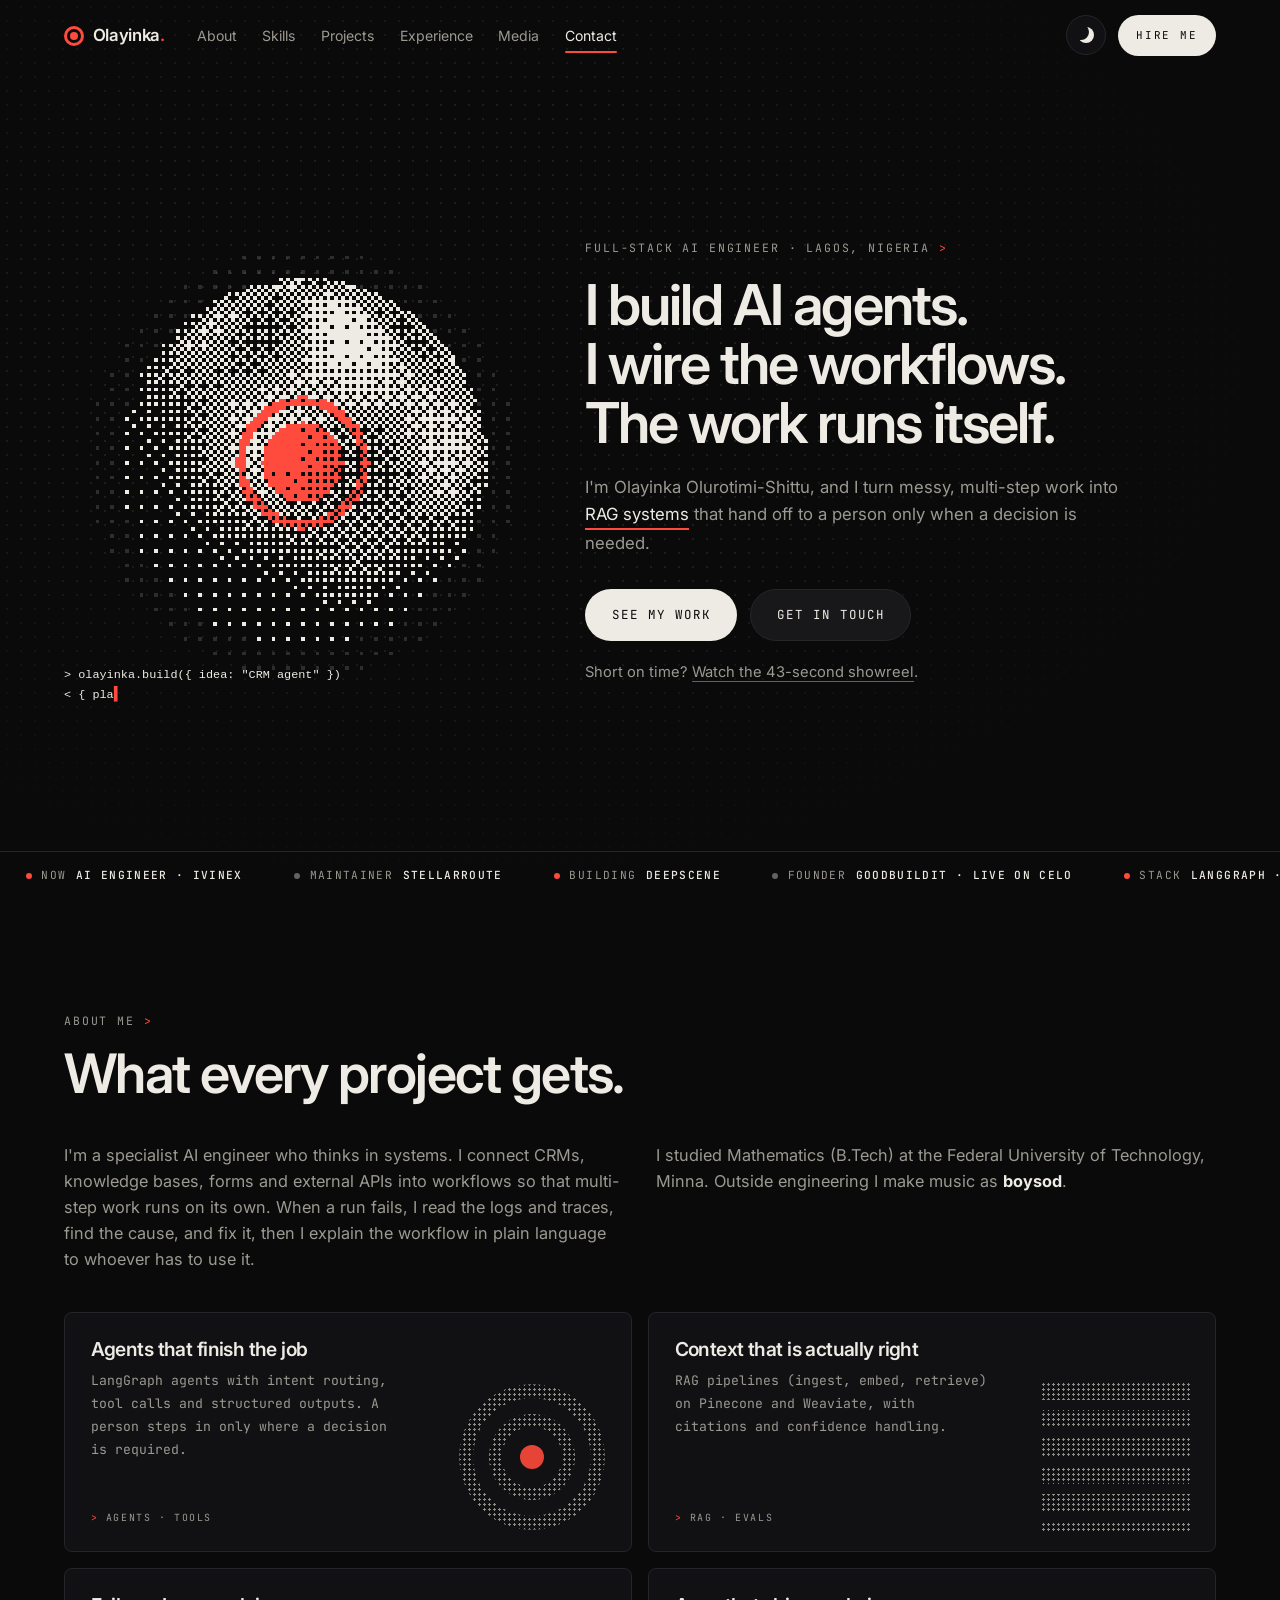
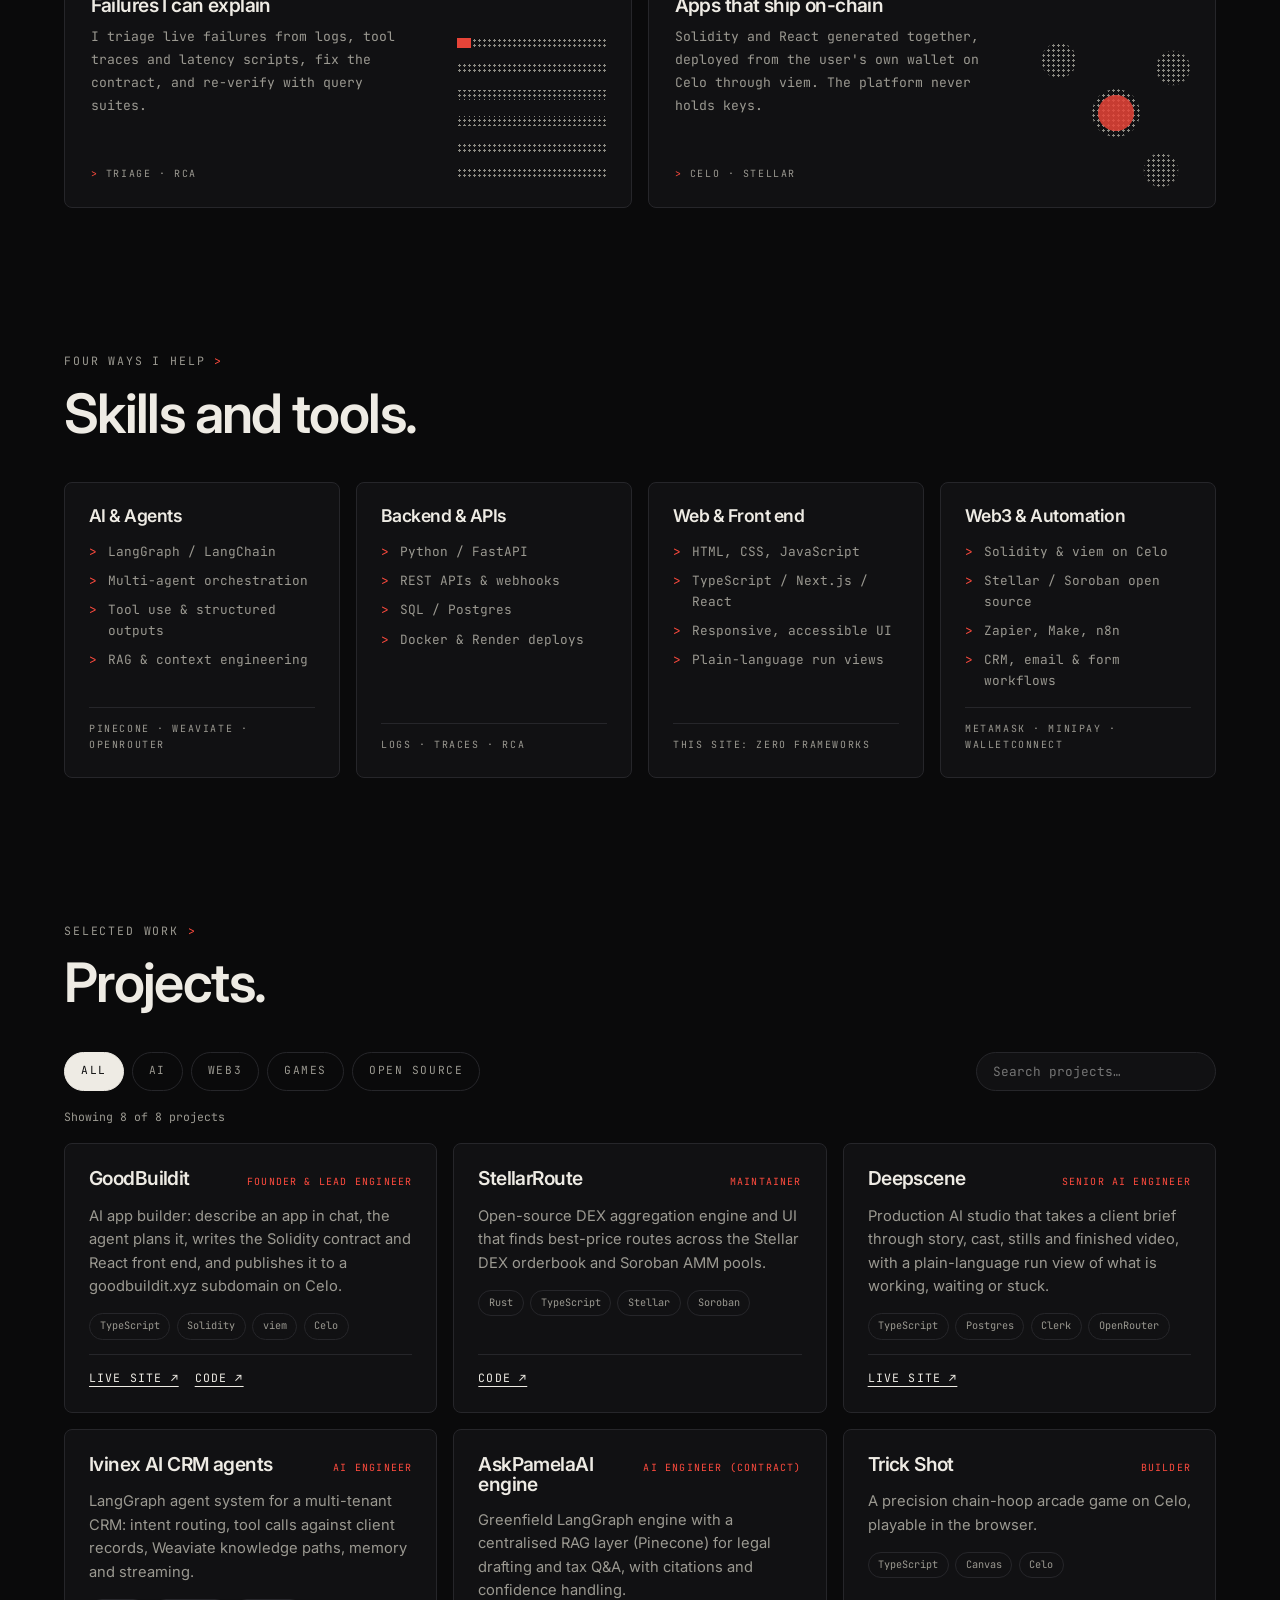
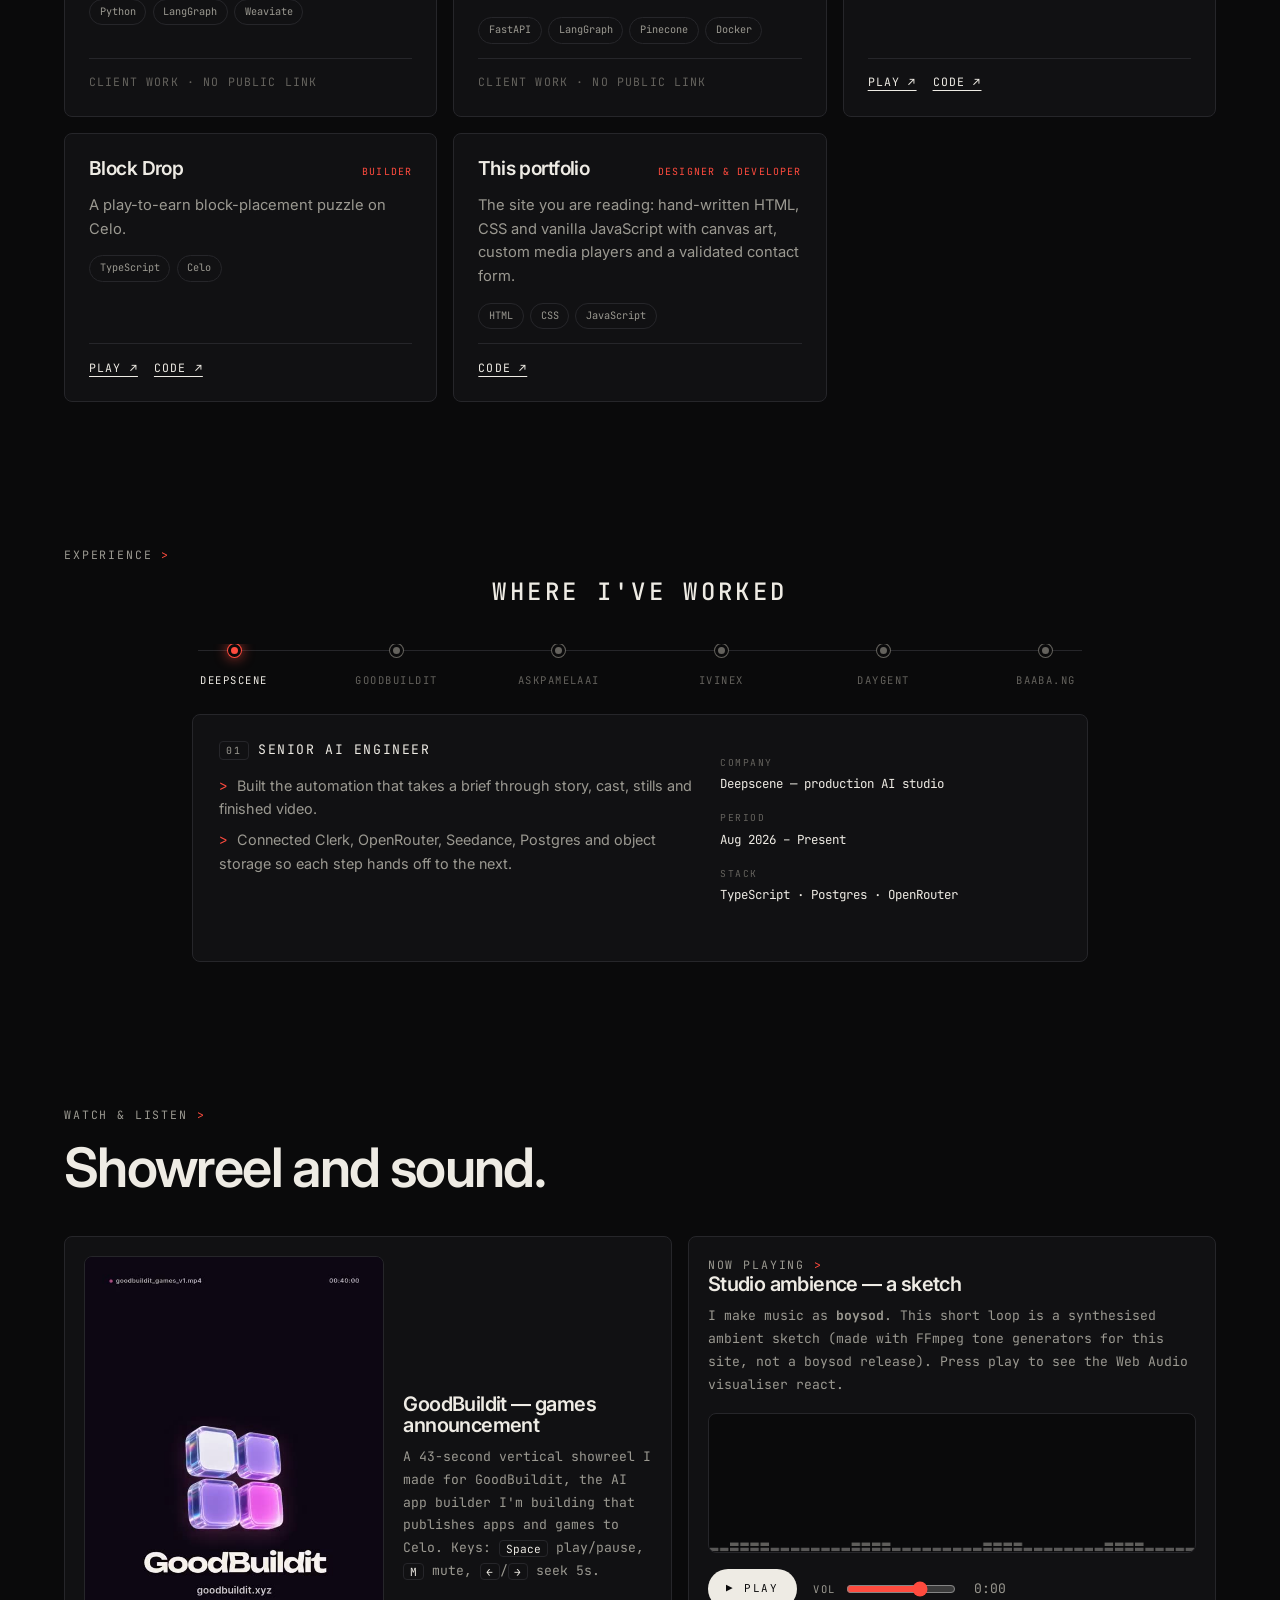
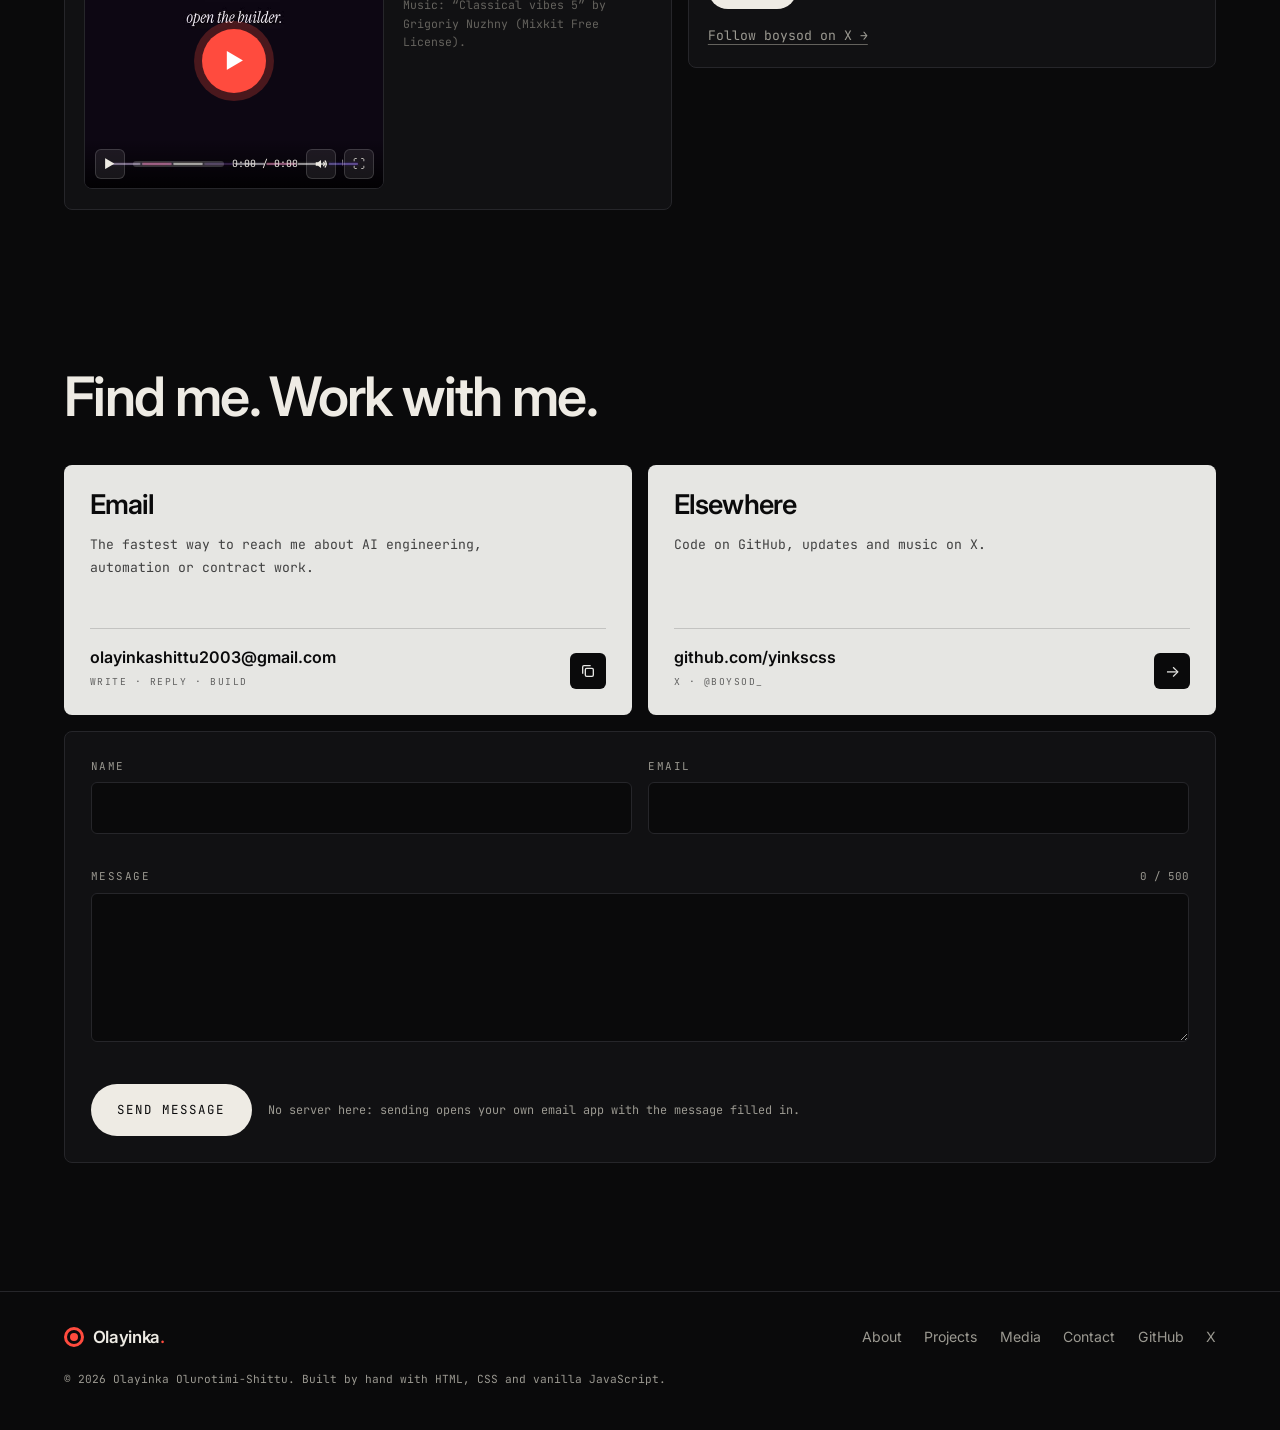
==== index.html @ 952caa7c "Portfolio website: HTML, CSS and vanilla JS" ====
<!DOCTYPE html>
<html lang="en" data-theme="dark">
<head>
  <!-- =========================================================
       Olayinka Olurotimi-Shittu — Personal Portfolio
       Plain HTML + CSS + vanilla JavaScript (no framework).
       Web Technologies – Lab Assessment
       ========================================================= -->
  <meta charset="UTF-8" />
  <meta name="viewport" content="width=device-width, initial-scale=1.0" />
  <title>Olayinka Olurotimi-Shittu — AI Engineer</title>
  <meta name="description" content="Portfolio of Olayinka Olurotimi-Shittu, a Lagos-based full-stack AI engineer who builds agent workflows, RAG systems and on-chain apps." />
  <meta name="theme-color" content="#0a0a0b" />
  <link rel="icon" href="assets/img/favicon.svg" type="image/svg+xml" />

  <!-- Fonts: Inter for headings/body, JetBrains Mono for the terminal-style labels -->
  <link rel="preconnect" href="https://fonts.googleapis.com" />
  <link rel="preconnect" href="https://fonts.gstatic.com" crossorigin />
  <link href="https://fonts.googleapis.com/css2?family=Inter:wght@400;500;600;700&family=JetBrains+Mono:wght@400;500&display=swap" rel="stylesheet" />

  <link rel="stylesheet" href="css/style.css" />

  <!-- Apply the saved theme BEFORE the page paints, so there is no flash of the wrong theme -->
  <script>
    (function () {
      document.documentElement.classList.add('js');
      var saved = localStorage.getItem('theme');
      if (saved) document.documentElement.setAttribute('data-theme', saved);
    })();
  </script>
</head>
<body>
  <!-- Thin bar at the very top that fills as the page is scrolled -->
  <div class="scroll-progress" id="scrollProgress" aria-hidden="true"></div>

  <!-- ===================== HEADER / NAVIGATION ===================== -->
  <header class="site-header" id="siteHeader">
    <div class="container header-inner">
      <a href="#home" class="brand" aria-label="Back to top">
        <span class="brand-mark" aria-hidden="true"></span>
        <span class="brand-name">Olayinka<span class="brand-dot">.</span></span>
      </a>

      <nav class="main-nav" id="mainNav" aria-label="Main navigation">
        <ul class="nav-list">
          <li><a href="#about" class="nav-link">About</a></li>
          <li><a href="#skills" class="nav-link">Skills</a></li>
          <li><a href="#projects" class="nav-link">Projects</a></li>
          <li><a href="#experience" class="nav-link">Experience</a></li>
          <li><a href="#media" class="nav-link">Media</a></li>
          <li><a href="#contact" class="nav-link">Contact</a></li>
        </ul>
      </nav>

      <div class="header-actions">
        <button class="icon-btn" id="themeToggle" type="button" aria-label="Switch to light theme" title="Toggle theme">
          <span class="theme-icon" aria-hidden="true"></span>
        </button>
        <a href="#contact" class="btn btn-solid btn-sm hide-mobile">Hire me</a>
        <button class="menu-toggle" id="menuToggle" type="button" aria-label="Open menu" aria-expanded="false" aria-controls="mainNav">
          <span></span><span></span><span></span>
        </button>
      </div>
    </div>
  </header>

  <main>
    <!-- ===================== HERO ===================== -->
    <section class="hero" id="home">
      <div class="dot-grid" aria-hidden="true"></div>
      <div class="container hero-inner">
        <div class="hero-art">
          <!-- Drawn by JavaScript: a rotating sphere rendered with ordered (Bayer) dithering -->
          <canvas id="ditherCanvas" class="dither-canvas" width="440" height="440" aria-label="Animated dithered sphere illustration" role="img"></canvas>
          <!-- Terminal snippet: JavaScript types these lines out one character at a time -->
          <pre class="terminal" id="terminal" aria-live="off"><code id="terminalText"></code><span class="caret" aria-hidden="true">▌</span></pre>
        </div>

        <div class="hero-copy">
          <p class="eyebrow reveal">Full-stack AI engineer · Lagos, Nigeria <span class="accent">&gt;</span></p>
          <h1 class="hero-title reveal">
            I build AI agents.<br />
            I wire the workflows.<br />
            The work runs itself.
          </h1>
          <p class="hero-sub reveal">
            I'm Olayinka Olurotimi-Shittu, and I turn messy, multi-step work into
            <span class="rotator" id="roleRotator" aria-live="polite">agent workflows</span>
            that hand off to a person only when a decision is needed.
          </p>
          <div class="hero-cta reveal">
            <a href="#projects" class="btn btn-solid">See my work</a>
            <a href="#contact" class="btn btn-ghost">Get in touch</a>
          </div>
          <p class="hero-note reveal">Short on time? <a href="#media" class="underline">Watch the 43-second showreel</a>.</p>
        </div>
      </div>

      <!-- Ticker: JavaScript duplicates the items so the loop is seamless -->
      <div class="ticker" aria-label="Highlights">
        <div class="ticker-rail" id="tickerRail">
          <span class="tick"><i></i>NOW <b>AI ENGINEER · IVINEX</b></span>
          <span class="tick"><i></i>MAINTAINER <b>STELLARROUTE</b></span>
          <span class="tick"><i></i>BUILDING <b>DEEPSCENE</b></span>
          <span class="tick"><i></i>FOUNDER <b>GOODBUILDIT · LIVE ON CELO</b></span>
          <span class="tick"><i></i>STACK <b>LANGGRAPH · FASTAPI · TYPESCRIPT · SOLIDITY</b></span>
          <span class="tick"><i></i>MUSIC <b>BOYSOD</b></span>
        </div>
      </div>
    </section>

    <!-- ===================== ABOUT ===================== -->
    <section class="section" id="about">
      <div class="container">
        <p class="label reveal">About me <span class="accent">&gt;</span></p>
        <h2 class="section-title reveal">What every project gets.</h2>

        <div class="about-intro reveal">
          <p>
            I'm a specialist AI engineer who thinks in systems. I connect CRMs, knowledge bases,
            forms and external APIs into workflows so that multi-step work runs on its own. When a
            run fails, I read the logs and traces, find the cause, and fix it, then I explain the
            workflow in plain language to whoever has to use it.
          </p>
          <p>
            I studied Mathematics (B.Tech) at the Federal University of Technology, Minna. Outside
            engineering I make music as <strong>boysod</strong>.
          </p>
        </div>

        <div class="card-grid two">
          <article class="feature-card reveal">
            <div class="feature-text">
              <h3>Agents that finish the job</h3>
              <p class="mono-copy">LangGraph agents with intent routing, tool calls and structured outputs. A person steps in only where a decision is required.</p>
            </div>
            <div class="feature-art art-rings" aria-hidden="true"></div>
            <p class="card-tag"><span class="accent">&gt;</span> AGENTS · TOOLS</p>
          </article>
          <article class="feature-card reveal">
            <div class="feature-text">
              <h3>Context that is actually right</h3>
              <p class="mono-copy">RAG pipelines (ingest, embed, retrieve) on Pinecone and Weaviate, with citations and confidence handling.</p>
            </div>
            <div class="feature-art art-stack" aria-hidden="true"></div>
            <p class="card-tag"><span class="accent">&gt;</span> RAG · EVALS</p>
          </article>
          <article class="feature-card reveal">
            <div class="feature-text">
              <h3>Failures I can explain</h3>
              <p class="mono-copy">I triage live failures from logs, tool traces and latency scripts, fix the contract, and re-verify with query suites.</p>
            </div>
            <div class="feature-art art-list" aria-hidden="true"></div>
            <p class="card-tag"><span class="accent">&gt;</span> TRIAGE · RCA</p>
          </article>
          <article class="feature-card reveal">
            <div class="feature-text">
              <h3>Apps that ship on-chain</h3>
              <p class="mono-copy">Solidity and React generated together, deployed from the user's own wallet on Celo through viem. The platform never holds keys.</p>
            </div>
            <div class="feature-art art-orbit" aria-hidden="true"></div>
            <p class="card-tag"><span class="accent">&gt;</span> CELO · STELLAR</p>
          </article>
        </div>
      </div>
    </section>

    <!-- ===================== SKILLS ===================== -->
    <section class="section" id="skills">
      <div class="container">
        <p class="label reveal">Four ways I help <span class="accent">&gt;</span></p>
        <h2 class="section-title reveal">Skills and tools.</h2>
        <div class="card-grid four">
          <article class="skill-card reveal">
            <h3>AI &amp; Agents</h3>
            <ul class="chev-list">
              <li>LangGraph / LangChain</li>
              <li>Multi-agent orchestration</li>
              <li>Tool use &amp; structured outputs</li>
              <li>RAG &amp; context engineering</li>
            </ul>
            <p class="skill-meta">Pinecone · Weaviate · OpenRouter</p>
          </article>
          <article class="skill-card reveal">
            <h3>Backend &amp; APIs</h3>
            <ul class="chev-list">
              <li>Python / FastAPI</li>
              <li>REST APIs &amp; webhooks</li>
              <li>SQL / Postgres</li>
              <li>Docker &amp; Render deploys</li>
            </ul>
            <p class="skill-meta">Logs · traces · RCA</p>
          </article>
          <article class="skill-card reveal">
            <h3>Web &amp; Front end</h3>
            <ul class="chev-list">
              <li>HTML, CSS, JavaScript</li>
              <li>TypeScript / Next.js / React</li>
              <li>Responsive, accessible UI</li>
              <li>Plain-language run views</li>
            </ul>
            <p class="skill-meta">This site: zero frameworks</p>
          </article>
          <article class="skill-card reveal">
            <h3>Web3 &amp; Automation</h3>
            <ul class="chev-list">
              <li>Solidity &amp; viem on Celo</li>
              <li>Stellar / Soroban open source</li>
              <li>Zapier, Make, n8n</li>
              <li>CRM, email &amp; form workflows</li>
            </ul>
            <p class="skill-meta">MetaMask · MiniPay · WalletConnect</p>
          </article>
        </div>
      </div>
    </section>

    <!-- ===================== PROJECTS ===================== -->
    <section class="section" id="projects">
      <div class="container">
        <p class="label reveal">Selected work <span class="accent">&gt;</span></p>
        <h2 class="section-title reveal">Projects.</h2>

        <!-- Filter buttons + search. The cards below are generated by JavaScript from an array in js/data.js -->
        <div class="project-toolbar reveal">
          <div class="filters" id="projectFilters" role="group" aria-label="Filter projects by category">
            <button class="filter-btn is-active" data-filter="all" aria-pressed="true">All</button>
            <button class="filter-btn" data-filter="ai" aria-pressed="false">AI</button>
            <button class="filter-btn" data-filter="web3" aria-pressed="false">Web3</button>
            <button class="filter-btn" data-filter="games" aria-pressed="false">Games</button>
            <button class="filter-btn" data-filter="open-source" aria-pressed="false">Open source</button>
          </div>
          <label class="search">
            <span class="visually-hidden">Search projects</span>
            <input type="search" id="projectSearch" placeholder="Search projects…" autocomplete="off" />
          </label>
        </div>
        <p class="project-count mono-copy" id="projectCount" aria-live="polite"></p>
        <div class="project-grid" id="projectGrid"></div>
      </div>
    </section>

    <!-- ===================== EXPERIENCE (interactive stepper) ===================== -->
    <section class="section" id="experience">
      <div class="container">
        <p class="label reveal">Experience <span class="accent">&gt;</span></p>
        <h2 class="section-title center reveal">WHERE I'VE WORKED</h2>
        <!-- JavaScript builds the dots and fills the panel from the experience array -->
        <div class="stepper reveal" id="stepper">
          <div class="stepper-track" id="stepperTrack" role="tablist" aria-label="Roles"></div>
          <div class="stepper-panel" id="stepperPanel" role="tabpanel" aria-live="polite"></div>
        </div>
      </div>
    </section>

    <!-- ===================== MEDIA (video + audio) ===================== -->
    <section class="section" id="media">
      <div class="container">
        <p class="label reveal">Watch &amp; listen <span class="accent">&gt;</span></p>
        <h2 class="section-title reveal">Showreel and sound.</h2>

        <div class="media-grid">
          <!-- VIDEO: a vertical product showreel with custom controls written in JavaScript -->
          <article class="media-card reveal">
            <div class="video-shell" id="videoShell" tabindex="0" aria-label="GoodBuildit showreel player. Space to play or pause, M to mute, arrow keys to seek.">
              <video id="showreel" preload="metadata" playsinline poster="assets/media/showreel-poster.jpg">
                <source src="assets/media/showreel-goodbuildit.mp4" type="video/mp4" />
                Your browser does not support HTML5 video.
              </video>
              <button class="big-play" id="bigPlay" type="button" aria-label="Play showreel">▶</button>
              <div class="video-controls" role="group" aria-label="Video controls">
                <button class="ctrl" id="vPlay" type="button" aria-label="Play">▶</button>
                <div class="progress" id="vProgress" role="slider" tabindex="0" aria-label="Seek" aria-valuemin="0" aria-valuemax="100" aria-valuenow="0">
                  <div class="progress-fill" id="vProgressFill"></div>
                </div>
                <span class="time mono-copy" id="vTime">0:00 / 0:00</span>
                <button class="ctrl" id="vMute" type="button" aria-label="Mute">
                  <svg class="ico-sound" viewBox="0 0 24 24" width="14" height="14" aria-hidden="true"><path fill="currentColor" d="M3 9h4l5-4v14l-5-4H3z"/><path d="M16 8.5a5 5 0 0 1 0 7M18.5 6a8.5 8.5 0 0 1 0 12" stroke="currentColor" stroke-width="2" fill="none"/></svg>
                  <svg class="ico-muted" viewBox="0 0 24 24" width="14" height="14" aria-hidden="true"><path fill="currentColor" d="M3 9h4l5-4v14l-5-4H3z"/><path d="M16 9l6 6M22 9l-6 6" stroke="currentColor" stroke-width="2"/></svg>
                </button>
                <button class="ctrl" id="vFull" type="button" aria-label="Full screen">⛶</button>
              </div>
            </div>
            <div class="media-text">
              <h3>GoodBuildit — games announcement</h3>
              <p class="mono-copy">A 43-second vertical showreel I made for GoodBuildit, the AI app builder I'm building that publishes apps and games to Celo. Keys: <kbd>Space</kbd> play/pause, <kbd>M</kbd> mute, <kbd>←</kbd>/<kbd>→</kbd> seek 5s.</p>
              <p class="credit">Music: “Classical vibes 5” by Grigoriy Nuzhny (Mixkit Free License).</p>
            </div>
          </article>

          <!-- AUDIO: a custom player with a live frequency visualiser (Web Audio API) -->
          <article class="media-card audio-card reveal">
            <div class="audio-head">
              <p class="label">Now playing <span class="accent">&gt;</span></p>
              <h3>Studio ambience — a sketch</h3>
              <p class="mono-copy">I make music as <strong>boysod</strong>. This short loop is a synthesised ambient sketch (made with FFmpeg tone generators for this site, not a boysod release). Press play to see the Web Audio visualiser react.</p>
            </div>
            <canvas id="visualiser" class="visualiser" width="600" height="160" aria-label="Audio frequency visualiser" role="img"></canvas>
            <audio id="ambientAudio" preload="metadata" loop>
              <source src="assets/media/ambient-sketch.mp3" type="audio/mpeg" />
            </audio>
            <div class="audio-controls">
              <button class="btn btn-solid btn-sm" id="aPlay" type="button">▶ Play</button>
              <label class="volume mono-copy">VOL
                <input type="range" id="aVolume" min="0" max="1" step="0.05" value="0.7" aria-label="Volume" />
              </label>
              <span class="time mono-copy" id="aTime">0:00</span>
            </div>
            <a class="underline mono-copy" href="https://x.com/boysod_" target="_blank" rel="noopener">Follow boysod on X →</a>
          </article>
        </div>
      </div>
    </section>

    <!-- ===================== CONTACT ===================== -->
    <section class="section" id="contact">
      <div class="container">
        <h2 class="section-title reveal">Find me. Work with me.</h2>
        <div class="card-grid two">
          <article class="paper-card reveal">
            <div>
              <h3>Email</h3>
              <p class="mono-copy">The fastest way to reach me about AI engineering, automation or contract work.</p>
            </div>
            <div class="paper-foot">
              <div>
                <p class="paper-title">olayinkashittu2003@gmail.com</p>
                <p class="paper-meta">WRITE · REPLY · BUILD</p>
              </div>
              <button class="square-btn" id="copyEmail" type="button" data-email="olayinkashittu2003@gmail.com" aria-label="Copy email address"><svg viewBox="0 0 24 24" width="16" height="16" aria-hidden="true"><rect x="8" y="8" width="12" height="12" rx="2" fill="none" stroke="currentColor" stroke-width="2"/><path d="M16 4H6a2 2 0 0 0-2 2v10" fill="none" stroke="currentColor" stroke-width="2"/></svg></button>
            </div>
          </article>
          <article class="paper-card reveal">
            <div>
              <h3>Elsewhere</h3>
              <p class="mono-copy">Code on GitHub, updates and music on X.</p>
            </div>
            <div class="paper-foot">
              <div>
                <p class="paper-title"><a href="https://github.com/yinkscss" target="_blank" rel="noopener">github.com/yinkscss</a></p>
                <p class="paper-meta"><a href="https://x.com/boysod_" target="_blank" rel="noopener">X · @boysod_</a></p>
              </div>
              <a class="square-btn" href="https://github.com/yinkscss" target="_blank" rel="noopener" aria-label="Open GitHub">→</a>
            </div>
          </article>
        </div>

        <!-- Contact form: validated in JavaScript. There is no backend; on success it opens the visitor's email app -->
        <form class="contact-form reveal" id="contactForm" novalidate>
          <div class="form-row">
            <div class="field">
              <label for="name">Name</label>
              <input id="name" name="name" type="text" autocomplete="name" />
              <p class="error" id="nameError" aria-live="polite"></p>
            </div>
            <div class="field">
              <label for="email">Email</label>
              <input id="email" name="email" type="email" autocomplete="email" />
              <p class="error" id="emailError" aria-live="polite"></p>
            </div>
          </div>
          <div class="field">
            <label for="message">Message <span class="counter" id="msgCounter">0 / 500</span></label>
            <textarea id="message" name="message" rows="5" maxlength="500"></textarea>
            <p class="error" id="messageError" aria-live="polite"></p>
          </div>
          <div class="form-foot">
            <button type="submit" class="btn btn-solid">Send message</button>
            <p class="form-status mono-copy" id="formStatus" aria-live="polite">No server here: sending opens your own email app with the message filled in.</p>
          </div>
        </form>
      </div>
    </section>
  </main>

  <!-- ===================== FOOTER ===================== -->
  <footer class="site-footer">
    <div class="container footer-inner">
      <a href="#home" class="brand"><span class="brand-mark" aria-hidden="true"></span><span class="brand-name">Olayinka<span class="brand-dot">.</span></span></a>
      <nav class="footer-links" aria-label="Footer">
        <a href="#about">About</a><a href="#projects">Projects</a><a href="#media">Media</a><a href="#contact">Contact</a>
        <a href="https://github.com/yinkscss" target="_blank" rel="noopener">GitHub</a>
        <a href="https://x.com/boysod_" target="_blank" rel="noopener">X</a>
      </nav>
    </div>
    <div class="container">
      <p class="footer-note mono-copy">© <span id="year"></span> Olayinka Olurotimi-Shittu. Built by hand with HTML, CSS and vanilla JavaScript.</p>
    </div>
  </footer>

  <button class="back-to-top" id="backToTop" type="button" aria-label="Back to top">↑</button>

  <!-- Scripts: data first, then the logic that uses it. "defer" runs them after the HTML is parsed. -->
  <script src="js/data.js" defer></script>
  <script src="js/main.js" defer></script>
</body>
</html>
---- css/style.css ----
/* =============================================================
   style.css — all styling for the portfolio.
   Design direction: near-black "ink" background, warm "bone"
   text, a single red "seal" accent, dotted grids, monospace
   labels with wide letter-spacing, pill buttons and bordered
   panels. Colours live in CSS custom properties (variables) so
   the light theme only has to swap the variable values.
   ============================================================= */

/* ---------- 1. Design tokens (CSS variables) ---------- */
:root,
[data-theme="dark"] {
  --bg: #0a0a0b;          /* ink */
  --panel: #111113;
  --raised: #18181b;
  --line: #26262a;
  --text: #eeebe4;        /* bone */
  --muted: #9b9991;
  --dim: #64625d;
  --accent: #ff4b3e;      /* seal red */
  --ok: #3ccf8e;
  --paper: #e6e6e3;
  --paper-ink: #0a0a0b;
  --dot: rgba(238, 235, 228, 0.09);
  --header-bg: rgba(10, 10, 11, 0.72);

  --font-sans: "Inter", -apple-system, BlinkMacSystemFont, "Segoe UI", Roboto, Arial, sans-serif;
  --font-mono: "JetBrains Mono", ui-monospace, SFMono-Regular, Menlo, Consolas, monospace;
  --radius: 0.5rem;
  --radius-pill: 999px;
  --container: 72rem;
  --header-h: 72px;
  --ease: cubic-bezier(0.2, 0.7, 0.2, 1);
}

/* Light theme: same layout, different variable values */
[data-theme="light"] {
  --bg: #eeebe4;
  --panel: #f6f4ef;
  --raised: #e6e3db;
  --line: #d3cfc5;
  --text: #121214;
  --muted: #55534e;
  --dim: #8a877f;
  --paper: #121214;
  --paper-ink: #eeebe4;
  --dot: rgba(18, 18, 20, 0.10);
  --header-bg: rgba(238, 235, 228, 0.78);
}

/* ---------- 2. Base / reset ---------- */
*, *::before, *::after { box-sizing: border-box; }
html { scroll-behavior: smooth; -webkit-text-size-adjust: 100%; }
body {
  margin: 0;
  background: var(--bg);
  color: var(--text);
  font-family: var(--font-sans);
  line-height: 1.6;
  -webkit-font-smoothing: antialiased;
  transition: background-color .35s var(--ease), color .35s var(--ease);
}
img, video, canvas { display: block; max-width: 100%; }
a { color: inherit; text-decoration: none; }
button { font: inherit; color: inherit; cursor: pointer; }
h1, h2, h3 { margin: 0; letter-spacing: -0.03em; line-height: 1.05; font-weight: 600; }
p { margin: 0; }
:focus-visible { outline: 2px solid var(--accent); outline-offset: 3px; border-radius: 4px; }
.visually-hidden { position: absolute; width: 1px; height: 1px; overflow: hidden; clip: rect(0 0 0 0); white-space: nowrap; }

.container { width: min(100% - 2.5rem, var(--container)); margin-inline: auto; }
.section { padding: 7rem 0 2rem; scroll-margin-top: var(--header-h); }
.accent { color: var(--accent); }
.underline { text-decoration: underline; text-underline-offset: 4px; text-decoration-color: var(--dim); }
.underline:hover { text-decoration-color: var(--accent); }

/* Monospace uppercase "label" text — a signature of this design */
.label, .eyebrow, .card-tag, .skill-meta, .paper-meta {
  font-family: var(--font-mono);
  font-size: .72rem;
  letter-spacing: .16em;
  text-transform: uppercase;
  color: var(--muted);
}
.mono-copy { font-family: var(--font-mono); font-size: .82rem; line-height: 1.75; color: var(--muted); }
.section-title { font-size: clamp(2.1rem, 5vw, 3.4rem); margin: .9rem 0 2.5rem; }
.section-title.center { text-align: center; font-family: var(--font-mono); font-weight: 500; font-size: clamp(1.1rem, 2.4vw, 1.5rem); letter-spacing: .14em; }

/* ---------- 3. Buttons ---------- */
.btn {
  display: inline-flex; align-items: center; gap: .5rem;
  padding: .95rem 1.6rem;
  border-radius: var(--radius-pill);
  font-family: var(--font-mono); font-size: .78rem; letter-spacing: .16em; text-transform: uppercase;
  border: 1px solid transparent;
  transition: transform .2s var(--ease), background-color .2s, border-color .2s;
}
.btn:hover { transform: translateY(-2px); }
.btn-solid { background: var(--text); color: var(--bg); }
.btn-ghost { background: var(--raised); border-color: var(--line); }
.btn-ghost:hover { border-color: var(--muted); }
.btn-sm { padding: .65rem 1.1rem; font-size: .68rem; }
.icon-btn {
  width: 40px; height: 40px; border-radius: 50%;
  border: 1px solid var(--line); background: var(--panel);
  display: grid; place-items: center;
}
/* The theme icon is drawn with CSS: a moon in dark mode, a sun in light mode */
.theme-icon { width: 16px; height: 16px; border-radius: 50%; box-shadow: inset -5px -3px 0 0 var(--text); transition: .3s; }
[data-theme="light"] .theme-icon { box-shadow: 0 0 0 2px var(--text), 0 0 0 5px transparent; background: var(--text); transform: scale(.65); }

/* ---------- 4. Header & navigation ---------- */
.scroll-progress { position: fixed; top: 0; left: 0; height: 2px; width: 0; background: var(--accent); z-index: 60; }
.site-header {
  position: fixed; inset: 0 0 auto 0; height: var(--header-h); z-index: 50;
  transition: background-color .3s, border-color .3s, height .3s;
  border-bottom: 1px solid transparent;
}
.site-header.is-scrolled { background: var(--header-bg); backdrop-filter: blur(8px); -webkit-backdrop-filter: blur(8px); border-color: var(--line); height: 60px; }
.header-inner { height: 100%; display: flex; align-items: center; gap: 2rem; }
.brand { display: inline-flex; align-items: center; gap: .55rem; font-weight: 600; letter-spacing: -0.02em; font-size: 1.05rem; }
.brand-mark { width: 20px; height: 20px; border-radius: 50%; border: 3px solid var(--accent); position: relative; }
.brand-mark::after { content: ""; position: absolute; inset: 3px; border-radius: 50%; background: var(--accent); }
.brand-dot { color: var(--accent); }
.main-nav { flex: 1; }
.nav-list { list-style: none; margin: 0; padding: 0; display: flex; gap: 1.6rem; }
.nav-link { font-size: .88rem; color: var(--muted); position: relative; padding: .3rem 0; transition: color .2s; }
.nav-link:hover, .nav-link.is-active { color: var(--text); }
.nav-link.is-active::after { content: ""; position: absolute; left: 0; right: 0; bottom: -4px; height: 2px; background: var(--accent); border-radius: 2px; }
.header-actions { display: flex; align-items: center; gap: .75rem; margin-left: auto; }
.menu-toggle { display: none; width: 40px; height: 40px; border: 1px solid var(--line); background: var(--panel); border-radius: 50%; padding: 0; position: relative; }
.menu-toggle span { position: absolute; left: 11px; right: 11px; height: 1.5px; background: var(--text); transition: transform .3s var(--ease), opacity .2s; }
.menu-toggle span:nth-child(1) { top: 14px; } .menu-toggle span:nth-child(2) { top: 19px; } .menu-toggle span:nth-child(3) { top: 24px; }
.menu-toggle[aria-expanded="true"] span:nth-child(1) { transform: translateY(5px) rotate(45deg); }
.menu-toggle[aria-expanded="true"] span:nth-child(2) { opacity: 0; }
.menu-toggle[aria-expanded="true"] span:nth-child(3) { transform: translateY(-5px) rotate(-45deg); }

/* ---------- 5. Hero ---------- */
.hero { position: relative; min-height: 100vh; min-height: 100svh; display: flex; flex-direction: column; padding-top: var(--header-h); overflow: hidden; }
/* Dotted grid made purely with a repeating radial gradient */
.dot-grid {
  position: absolute; inset: 0; pointer-events: none;
  background-image: radial-gradient(var(--dot) 1px, transparent 1.3px);
  background-size: 14px 14px;
  -webkit-mask-image: radial-gradient(ellipse at 35% 40%, #000 30%, transparent 75%);
  mask-image: radial-gradient(ellipse at 35% 40%, #000 30%, transparent 75%);
}
.hero-inner { flex: 1; display: grid; grid-template-columns: 0.9fr 1.2fr; align-items: center; gap: 3rem; position: relative; padding: 3rem 0; }
.hero-art { position: relative; display: grid; place-items: center; }
.dither-canvas { width: min(100%, 440px); height: auto; aspect-ratio: 1; image-rendering: pixelated; }
.terminal {
  position: absolute; left: 0; bottom: -1.5rem; margin: 0;
  font-family: var(--font-mono); font-size: .74rem; line-height: 1.6; color: var(--text);
  white-space: pre-wrap; min-height: 3.4em; max-width: 100%;
}
.caret { color: var(--accent); animation: caret 1s step-end infinite; }
@keyframes caret { 50% { opacity: 0; } }
.hero-title { font-size: clamp(2.4rem, 4.4vw, 3.9rem); letter-spacing: -0.035em; margin: 1.1rem 0 1.4rem; }
.hero-sub { color: var(--muted); max-width: 34rem; font-size: 1.05rem; }
.rotator { color: var(--text); border-bottom: 2px solid var(--accent); display: inline-block; transition: opacity .3s, transform .3s; }
.rotator.is-out { opacity: 0; transform: translateY(6px); }
.hero-cta { display: flex; flex-wrap: wrap; gap: .8rem; margin: 2rem 0 1.2rem; }
.hero-note { color: var(--muted); font-size: .92rem; }

/* Ticker: two copies of the items slide left by 50% forever */
.ticker { border-top: 1px solid var(--line); overflow: hidden; position: relative; }
.ticker-rail { display: flex; width: max-content; animation: ticker 40s linear infinite; }
.ticker:hover .ticker-rail { animation-play-state: paused; }
@keyframes ticker { to { transform: translateX(-50%); } }
.tick { font-family: var(--font-mono); font-size: .7rem; letter-spacing: .12em; color: var(--muted); padding: .95rem 1.6rem; white-space: nowrap; display: inline-flex; align-items: center; gap: .6rem; }
.tick b { color: var(--text); font-weight: 500; }
.tick i { width: 6px; height: 6px; border-radius: 50%; background: var(--accent); }
.tick:nth-child(2n) i { background: var(--dim); }

/* ---------- 6. Cards (about, skills) ---------- */
.about-intro { display: grid; grid-template-columns: 1fr 1fr; gap: 2rem; margin-bottom: 2.5rem; color: var(--muted); font-size: 1.02rem; }
.about-intro strong { color: var(--text); }
.card-grid { display: grid; gap: 1rem; }
.card-grid.two { grid-template-columns: repeat(2, 1fr); }
.card-grid.four { grid-template-columns: repeat(4, 1fr); }
.feature-card, .skill-card, .project-card, .media-card, .stepper-panel {
  background: var(--panel); border: 1px solid var(--line); border-radius: var(--radius);
  transition: border-color .25s, transform .25s var(--ease);
}
.feature-card { position: relative; min-height: 240px; padding: 1.6rem; overflow: hidden; display: flex; flex-direction: column; }
.feature-card:hover, .skill-card:hover, .project-card:hover { border-color: var(--dim); }
.feature-text { max-width: 62%; position: relative; z-index: 1; }
.feature-card h3 { font-size: 1.2rem; margin-bottom: .7rem; }
.card-tag { margin-top: auto; padding-top: 1.5rem; font-size: .62rem; position: relative; z-index: 1; }
/* Decorative "dithered" art built only with gradients (no images) */
.feature-art { position: absolute; right: 1.5rem; bottom: 1.2rem; width: 150px; height: 150px; opacity: .9; }
.feature-art::before { content: ""; position: absolute; inset: 0; background-image: radial-gradient(var(--muted) 1px, transparent 1.4px); background-size: 5px 5px; }
.art-rings::before { -webkit-mask: radial-gradient(circle, transparent 28%, #000 29% 40%, transparent 41% 55%, #000 56% 68%, transparent 69%); mask: radial-gradient(circle, transparent 28%, #000 29% 40%, transparent 41% 55%, #000 56% 68%, transparent 69%); }
.art-rings::after { content: ""; position: absolute; inset: 42%; border-radius: 50%; background: var(--accent); }
.art-stack::before { -webkit-mask: repeating-linear-gradient(180deg, #000 0 18px, transparent 18px 28px); mask: repeating-linear-gradient(180deg, #000 0 18px, transparent 18px 28px); }
.art-list::before { -webkit-mask: repeating-linear-gradient(180deg, #000 0 10px, transparent 10px 26px), linear-gradient(90deg, #000 20%, transparent 20% 30%, #000 30%); mask: repeating-linear-gradient(180deg, #000 0 10px, transparent 10px 26px); }
.art-list::after { content: ""; position: absolute; left: 0; top: 0; width: 14px; height: 10px; background: var(--accent); }
.art-orbit::before { -webkit-mask: radial-gradient(circle at 50% 50%, #000 22%, transparent 23%), radial-gradient(circle at 12% 15%, #000 9%, transparent 10%), radial-gradient(circle at 88% 20%, #000 9%, transparent 10%), radial-gradient(circle at 80% 88%, #000 9%, transparent 10%); mask: radial-gradient(circle at 50% 50%, #000 22%, transparent 23%), radial-gradient(circle at 12% 15%, #000 9%, transparent 10%), radial-gradient(circle at 88% 20%, #000 9%, transparent 10%), radial-gradient(circle at 80% 88%, #000 9%, transparent 10%); }
.art-orbit::after { content: ""; position: absolute; inset: 38%; border-radius: 50%; background: var(--accent); opacity: .85; }

.skill-card { padding: 1.5rem; display: flex; flex-direction: column; gap: 1rem; }
.skill-card h3 { font-size: 1.1rem; }
.chev-list { list-style: none; padding: 0; margin: 0; display: grid; gap: .55rem; font-family: var(--font-mono); font-size: .8rem; color: var(--muted); }
.chev-list li { padding-left: 1.2rem; position: relative; }
.chev-list li::before { content: ">"; position: absolute; left: 0; color: var(--accent); }
.skill-meta { margin-top: auto; padding-top: .8rem; border-top: 1px solid var(--line); font-size: .62rem; }

/* ---------- 7. Projects ---------- */
.project-toolbar { display: flex; flex-wrap: wrap; justify-content: space-between; gap: 1rem; margin-bottom: 1rem; }
.filters { display: flex; flex-wrap: wrap; gap: .5rem; }
.filter-btn { font-family: var(--font-mono); font-size: .7rem; letter-spacing: .14em; text-transform: uppercase; padding: .6rem 1rem; border-radius: var(--radius-pill); border: 1px solid var(--line); background: transparent; color: var(--muted); transition: .2s; }
.filter-btn:hover { color: var(--text); border-color: var(--muted); }
.filter-btn.is-active { background: var(--text); color: var(--bg); border-color: var(--text); }
.search input { font-family: var(--font-mono); font-size: .8rem; padding: .65rem 1rem; width: 240px; max-width: 100%; border-radius: var(--radius-pill); border: 1px solid var(--line); background: var(--panel); color: var(--text); }
.project-count { margin-bottom: 1rem; font-size: .72rem; }
.project-grid { display: grid; grid-template-columns: repeat(3, 1fr); gap: 1rem; }
.project-card { padding: 1.5rem; display: flex; flex-direction: column; gap: .9rem; animation: cardIn .45s var(--ease) both; }
@keyframes cardIn { from { opacity: 0; transform: translateY(14px); } }
.project-card .card-top { display: flex; justify-content: space-between; align-items: baseline; gap: 1rem; }
.project-card h3 { font-size: 1.2rem; }
.project-role { font-family: var(--font-mono); font-size: .62rem; letter-spacing: .12em; text-transform: uppercase; color: var(--accent); white-space: nowrap; }
.project-card p { color: var(--muted); font-size: .92rem; }
.chips { display: flex; flex-wrap: wrap; gap: .4rem; margin: 0; padding: 0; list-style: none; }
.chips li { font-family: var(--font-mono); font-size: .64rem; padding: .25rem .6rem; border: 1px solid var(--line); border-radius: var(--radius-pill); color: var(--muted); }
.project-links { margin-top: auto; display: flex; gap: 1rem; padding-top: .9rem; border-top: 1px solid var(--line); font-family: var(--font-mono); font-size: .72rem; letter-spacing: .1em; text-transform: uppercase; }
.project-links a { text-decoration: underline; text-underline-offset: 4px; }
.project-links a:hover { color: var(--accent); }
.project-links .private { color: var(--dim); }
.empty-state { grid-column: 1 / -1; text-align: center; padding: 3rem; border: 1px dashed var(--line); border-radius: var(--radius); }

/* ---------- 8. Experience stepper ---------- */
.stepper { max-width: 56rem; margin: 0 auto; }
.stepper-track { display: flex; justify-content: space-between; position: relative; margin-bottom: 1.2rem; overflow-x: auto; padding-bottom: .4rem; }
.stepper-track::before { content: ""; position: absolute; left: 6px; right: 6px; top: 6px; height: 1px; background: var(--line); }
.step-btn { background: none; border: 0; padding: 0; display: flex; flex-direction: column; align-items: center; gap: .9rem; position: relative; min-width: 84px; }
.step-dot { width: 13px; height: 13px; border-radius: 50%; background: var(--dim); border: 3px solid var(--bg); box-shadow: 0 0 0 1px var(--dim); transition: .25s; }
.step-name { font-family: var(--font-mono); font-size: .66rem; letter-spacing: .14em; text-transform: uppercase; color: var(--dim); }
.step-btn.is-active .step-dot { background: var(--accent); box-shadow: 0 0 0 1px var(--accent), 0 0 14px var(--accent); }
.step-btn.is-active .step-name, .step-btn:hover .step-name { color: var(--text); }
.stepper-panel { padding: 1.5rem 1.6rem; display: grid; grid-template-columns: 1.4fr 1fr; gap: 1.5rem; min-height: 170px; }
.panel-index { font-family: var(--font-mono); font-size: .62rem; border: 1px solid var(--line); padding: .1rem .4rem; border-radius: 4px; color: var(--muted); margin-right: .6rem; }
.panel-role { font-family: var(--font-mono); font-size: .82rem; letter-spacing: .12em; text-transform: uppercase; }
.panel-points { margin: .9rem 0 0; padding: 0; list-style: none; display: grid; gap: .5rem; color: var(--muted); font-size: .9rem; }
.panel-points li::before { content: "> "; color: var(--accent); font-family: var(--font-mono); }
.panel-meta dt { font-family: var(--font-mono); font-size: .6rem; letter-spacing: .16em; color: var(--dim); text-transform: uppercase; }
.panel-meta dd { margin: .25rem 0 1rem; font-family: var(--font-mono); font-size: .78rem; }
.stepper-panel.is-switching { animation: panelIn .35s var(--ease); }
@keyframes panelIn { from { opacity: 0; transform: translateY(8px); } }

/* ---------- 9. Media ---------- */
.media-grid { display: grid; grid-template-columns: 1.15fr 1fr; gap: 1rem; align-items: start; }
.media-card { padding: 1.2rem; display: grid; gap: 1.2rem; }
.media-card:first-child { grid-template-columns: minmax(200px, 300px) 1fr; align-items: center; }
.media-text h3, .audio-head h3 { font-size: 1.25rem; margin-bottom: .6rem; }
.credit { margin-top: .8rem; font-size: .72rem; color: var(--dim); font-family: var(--font-mono); }
kbd { font-family: var(--font-mono); font-size: .7rem; padding: .05rem .35rem; border: 1px solid var(--line); border-radius: 4px; color: var(--text); }
.video-shell { position: relative; border-radius: var(--radius); overflow: hidden; background: #000; aspect-ratio: 9 / 16; border: 1px solid var(--line); }
.video-shell video { width: 100%; height: 100%; object-fit: cover; }
.big-play { position: absolute; inset: 76% auto auto 50%; transform: translate(-50%, -50%); width: 64px; height: 64px; border-radius: 50%; border: 0; background: var(--accent); color: #fff; font-size: 1.3rem; box-shadow: 0 0 0 8px rgba(255, 75, 62, .25); transition: .25s; }
.video-shell.is-playing .big-play { opacity: 0; pointer-events: none; transform: translate(-50%, -50%) scale(.8); }
.video-controls { position: absolute; left: 0; right: 0; bottom: 0; display: flex; align-items: center; gap: .5rem; padding: .6rem; background: linear-gradient(transparent, rgba(0,0,0,.85)); color: #eeebe4; }
.ctrl { background: rgba(255,255,255,.08); border: 1px solid rgba(255,255,255,.15); border-radius: 6px; width: 30px; height: 30px; font-size: .75rem; display: grid; place-items: center; color: #eeebe4; padding: 0; }
.progress { flex: 1; height: 6px; background: rgba(255,255,255,.18); border-radius: 3px; cursor: pointer; position: relative; }
.progress-fill { height: 100%; width: 0; background: var(--accent); border-radius: 3px; }
.video-controls .time { font-size: .62rem; color: #eeebe4; white-space: nowrap; }
.audio-card { gap: 1rem; }
.visualiser { width: 100%; height: 140px; background: var(--bg); border: 1px solid var(--line); border-radius: var(--radius); }
.audio-controls { display: flex; flex-wrap: wrap; align-items: center; gap: 1rem; }
.volume { display: inline-flex; align-items: center; gap: .5rem; font-size: .66rem; letter-spacing: .14em; }
.volume input { accent-color: var(--accent); width: 110px; }

/* ---------- 10. Contact ---------- */
.paper-card { background: var(--paper); color: var(--paper-ink); border-radius: var(--radius); padding: 1.6rem; min-height: 250px; display: flex; flex-direction: column; justify-content: space-between; }
.paper-card h3 { font-size: 1.7rem; margin-bottom: .9rem; }
.paper-card .mono-copy { color: inherit; opacity: .75; max-width: 26rem; }
.paper-foot { display: flex; align-items: flex-end; justify-content: space-between; gap: 1rem; border-top: 1px solid rgba(128,128,128,.35); padding-top: 1rem; }
.paper-title { font-weight: 600; word-break: break-all; }
.paper-meta { color: inherit; opacity: .6; margin-top: .2rem; font-size: .6rem; }
.square-btn { width: 36px; height: 36px; border-radius: 6px; border: 0; background: var(--paper-ink); color: var(--paper); display: grid; place-items: center; flex-shrink: 0; }
.contact-form { margin-top: 1rem; background: var(--panel); border: 1px solid var(--line); border-radius: var(--radius); padding: 1.6rem; display: grid; gap: 1rem; }
.form-row { display: grid; grid-template-columns: 1fr 1fr; gap: 1rem; }
.field label { display: flex; justify-content: space-between; font-family: var(--font-mono); font-size: .68rem; letter-spacing: .14em; text-transform: uppercase; color: var(--muted); margin-bottom: .45rem; }
.field input, .field textarea { width: 100%; padding: .8rem 1rem; border-radius: 6px; border: 1px solid var(--line); background: var(--bg); color: var(--text); font: inherit; font-size: .95rem; resize: vertical; transition: border-color .2s; }
.field input:focus, .field textarea:focus { outline: none; border-color: var(--muted); }
.field.has-error input, .field.has-error textarea { border-color: var(--accent); }
.field.is-valid input, .field.is-valid textarea { border-color: var(--ok); }
.error { min-height: 1.1em; margin-top: .35rem; color: var(--accent); font-family: var(--font-mono); font-size: .72rem; }
.counter { letter-spacing: 0; }
.form-foot { display: flex; flex-wrap: wrap; align-items: center; gap: 1rem; }
.form-status { font-size: .74rem; }
.form-status.is-ok { color: var(--ok); }

/* ---------- 11. Footer & back to top ---------- */
.site-footer { margin-top: 6rem; border-top: 1px solid var(--line); padding: 2rem 0 2.5rem; }
.footer-inner { display: flex; flex-wrap: wrap; justify-content: space-between; align-items: center; gap: 1rem; }
.footer-links { display: flex; flex-wrap: wrap; gap: 1.4rem; font-size: .88rem; color: var(--muted); }
.footer-links a:hover { color: var(--text); }
.footer-note { margin-top: 1.2rem; font-size: .7rem; }
.back-to-top { position: fixed; right: 1.2rem; bottom: 1.2rem; width: 46px; height: 46px; border-radius: 50%; border: 1px solid var(--line); background: var(--text); color: var(--bg); font-size: 1.1rem; opacity: 0; pointer-events: none; transform: translateY(12px); transition: .3s var(--ease); z-index: 40; }
.back-to-top.is-visible { opacity: 1; pointer-events: auto; transform: none; }

/* ---------- 12. Scroll-reveal animation ---------- */
/* Elements start slightly lower and transparent; JS adds .is-visible when they enter the viewport */
.js .reveal { opacity: 0; transform: translateY(22px); transition: opacity .7s var(--ease), transform .7s var(--ease); }
.js .reveal.is-visible { opacity: 1; transform: none; }

/* ---------- 13. Responsive breakpoints ---------- */
@media (max-width: 1024px) {
  .card-grid.four { grid-template-columns: repeat(2, 1fr); }
  .project-grid { grid-template-columns: repeat(2, 1fr); }
  .media-grid { grid-template-columns: 1fr; }
}
@media (max-width: 860px) {
  .menu-toggle { display: inline-block; }
  .hide-mobile { display: none; }
  /* The nav becomes a full-width drop-down panel that JS opens/closes */
  .main-nav {
    position: fixed; top: var(--header-h); left: 0; right: 0;
    background: var(--bg); border-bottom: 1px solid var(--line);
    transform: translateY(-110%); opacity: 0; visibility: hidden;
    transition: transform .35s var(--ease), opacity .25s, visibility .35s;
  }
  .site-header.is-scrolled .main-nav { top: 60px; }
  .main-nav.is-open { transform: none; opacity: 1; visibility: visible; }
  .nav-list { flex-direction: column; gap: 0; padding: .5rem 1.25rem 1.25rem; }
  .nav-link { display: block; padding: 1rem 0; font-size: 1.1rem; border-bottom: 1px solid var(--line); }
  .nav-link.is-active::after { display: none; }
  .nav-link.is-active { color: var(--accent); }
  .hero-inner { grid-template-columns: 1fr; gap: 1.5rem; padding-top: 1.5rem; }
  .hero-art { order: -1; }
  .dither-canvas { width: min(78%, 330px); }
  .terminal { position: static; justify-self: start; font-size: .68rem; }
  .about-intro, .card-grid.two, .form-row, .stepper-panel { grid-template-columns: 1fr; }
  .feature-text { max-width: 100%; }
  .feature-art { width: 96px; height: 96px; opacity: .45; }
}
@media (max-width: 600px) {
  .section { padding-top: 5rem; }
  .card-grid.four, .project-grid { grid-template-columns: 1fr; }
  .media-card:first-child { grid-template-columns: 1fr; }
  .video-shell { max-width: 320px; margin: 0 auto; width: 100%; }
  .search, .search input { width: 100%; }
  .stepper-track { justify-content: flex-start; gap: .5rem; }
}

/* Respect users who ask the OS for less motion */
@media (prefers-reduced-motion: reduce) {
  *, *::before, *::after { animation-duration: .01ms !important; transition-duration: .01ms !important; }
  html { scroll-behavior: auto; }
}

/* Icon swaps driven by classes that JavaScript toggles */
.ctrl .ico-muted, .ctrl.is-muted .ico-sound { display: none; }
.ctrl.is-muted .ico-muted { display: block; }
.square-btn.is-copied { background: var(--ok); color: #0a0a0b; }
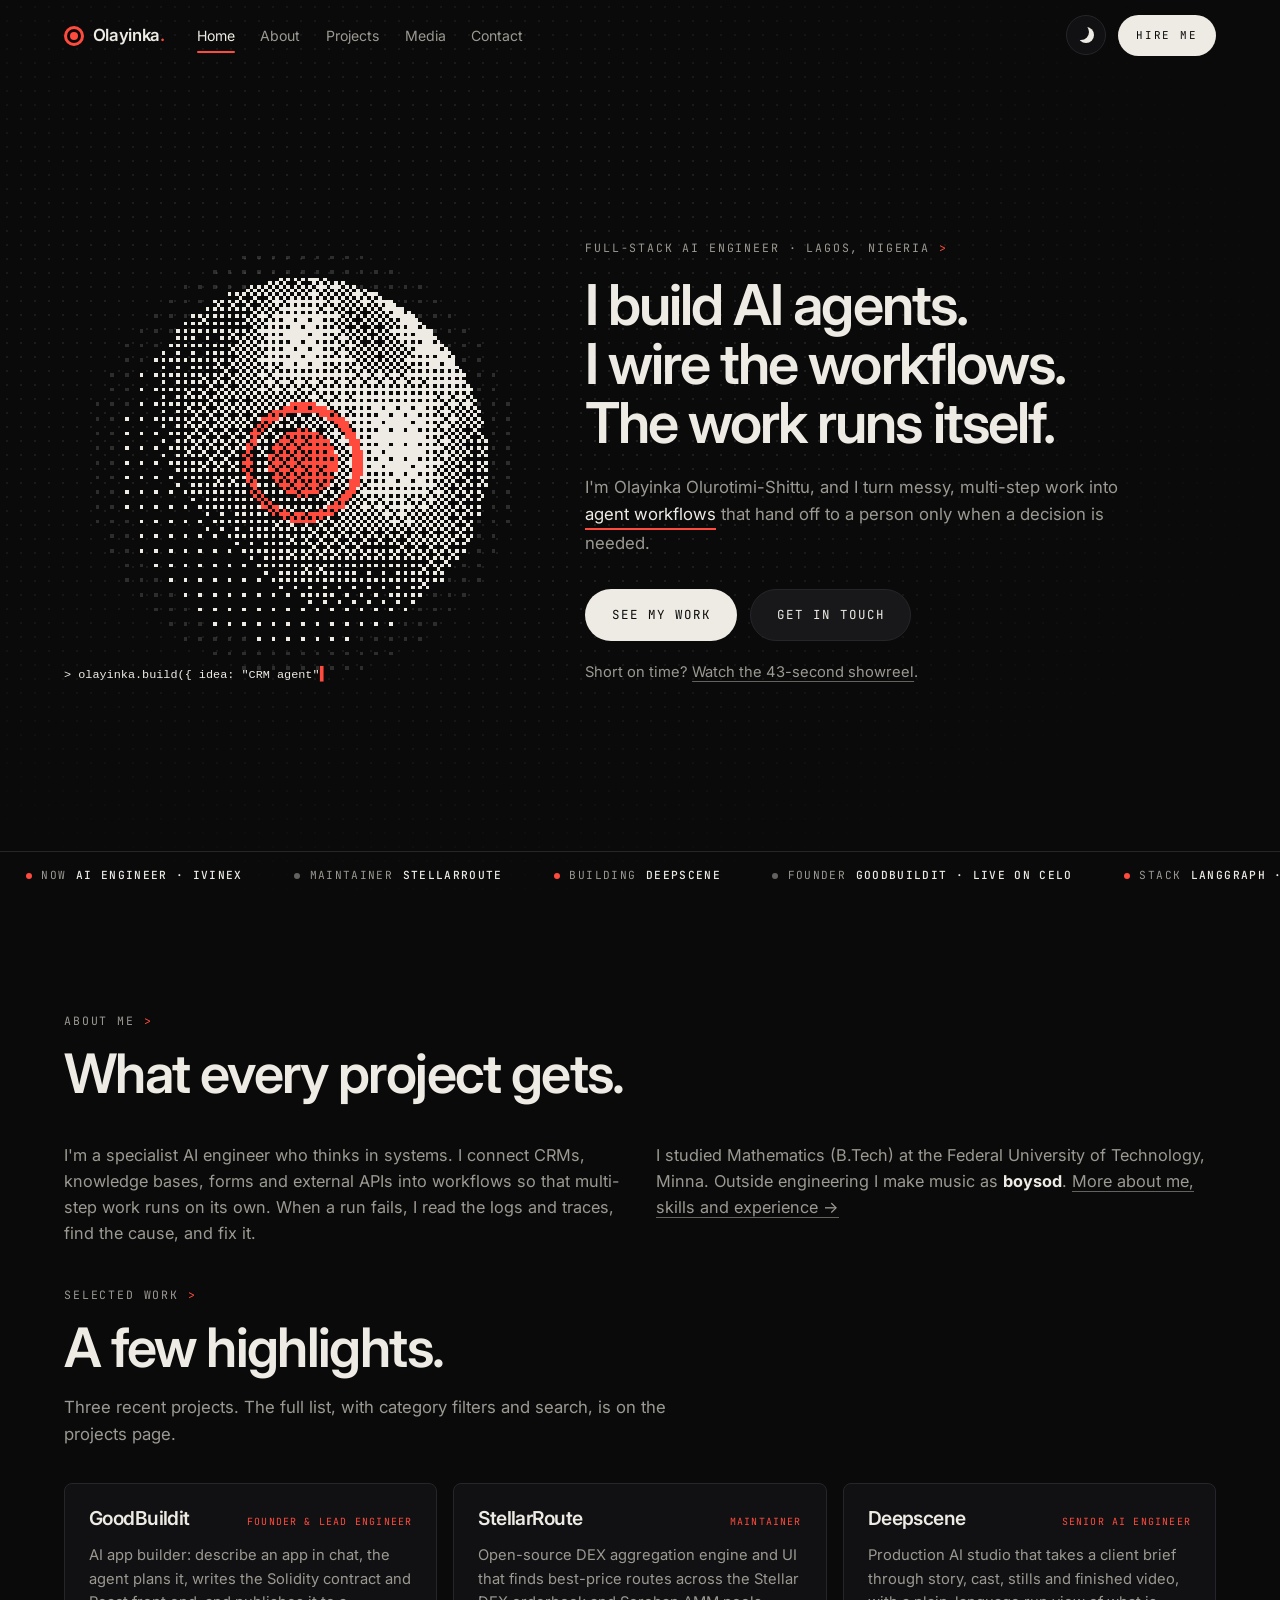
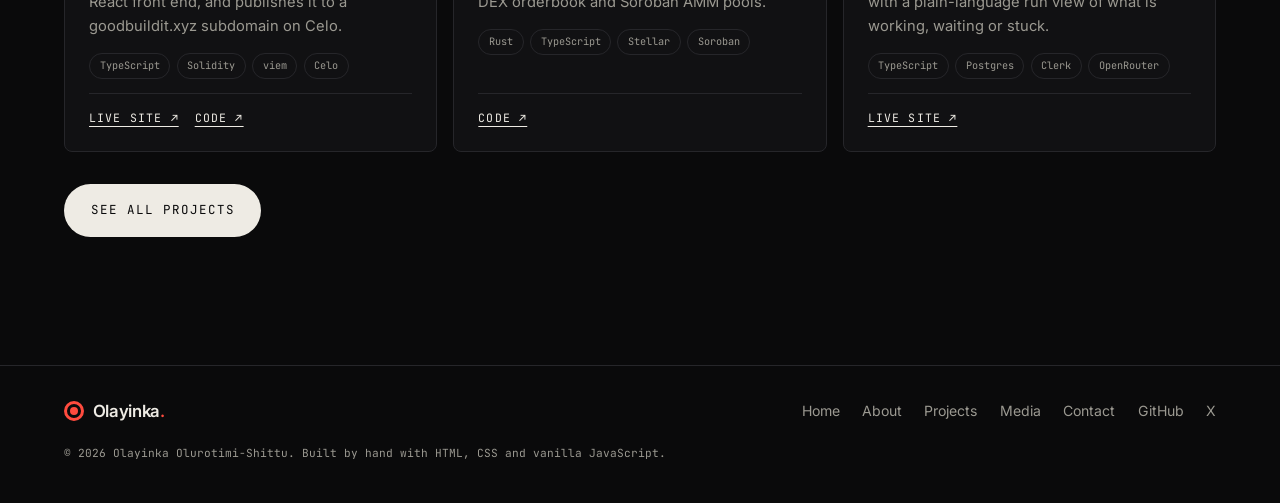
==== commit a7631db5: "Split the portfolio into a multi-page site. Home, About, Projects, Media and Contact are now separat" ====
--- a/index.html
+++ b/index.html
@@ -4,6 +4,8 @@
   <!-- =========================================================
        Olayinka Olurotimi-Shittu — Personal Portfolio
        Plain HTML + CSS + vanilla JavaScript (no framework).
+       Multi-page site: each HTML file is one page; they share
+       the same header, footer, CSS and JavaScript.
        Web Technologies – Lab Assessment
        ========================================================= -->
   <meta charset="UTF-8" />
@@ -32,23 +34,21 @@
 <body>
   <!-- Thin bar at the very top that fills as the page is scrolled -->
   <div class="scroll-progress" id="scrollProgress" aria-hidden="true"></div>
-
-  <!-- ===================== HEADER / NAVIGATION ===================== -->
+  <!-- ===================== HEADER / NAVIGATION (same on every page) ===================== -->
   <header class="site-header" id="siteHeader">
     <div class="container header-inner">
-      <a href="#home" class="brand" aria-label="Back to top">
+      <a href="index.html" class="brand" aria-label="Back to the home page">
         <span class="brand-mark" aria-hidden="true"></span>
         <span class="brand-name">Olayinka<span class="brand-dot">.</span></span>
       </a>
 
       <nav class="main-nav" id="mainNav" aria-label="Main navigation">
         <ul class="nav-list">
-          <li><a href="#about" class="nav-link">About</a></li>
-          <li><a href="#skills" class="nav-link">Skills</a></li>
-          <li><a href="#projects" class="nav-link">Projects</a></li>
-          <li><a href="#experience" class="nav-link">Experience</a></li>
-          <li><a href="#media" class="nav-link">Media</a></li>
-          <li><a href="#contact" class="nav-link">Contact</a></li>
+          <li><a href="index.html" class="nav-link is-active" aria-current="page">Home</a></li>
+          <li><a href="about.html" class="nav-link">About</a></li>
+          <li><a href="projects.html" class="nav-link">Projects</a></li>
+          <li><a href="media.html" class="nav-link">Media</a></li>
+          <li><a href="contact.html" class="nav-link">Contact</a></li>
         </ul>
       </nav>
 
@@ -56,14 +56,13 @@
         <button class="icon-btn" id="themeToggle" type="button" aria-label="Switch to light theme" title="Toggle theme">
           <span class="theme-icon" aria-hidden="true"></span>
         </button>
-        <a href="#contact" class="btn btn-solid btn-sm hide-mobile">Hire me</a>
+        <a href="contact.html" class="btn btn-solid btn-sm hide-mobile">Hire me</a>
         <button class="menu-toggle" id="menuToggle" type="button" aria-label="Open menu" aria-expanded="false" aria-controls="mainNav">
           <span></span><span></span><span></span>
         </button>
       </div>
     </div>
   </header>
-
   <main>
     <!-- ===================== HERO ===================== -->
     <section class="hero" id="home">
@@ -89,10 +88,10 @@
             that hand off to a person only when a decision is needed.
           </p>
           <div class="hero-cta reveal">
-            <a href="#projects" class="btn btn-solid">See my work</a>
-            <a href="#contact" class="btn btn-ghost">Get in touch</a>
+            <a href="projects.html" class="btn btn-solid">See my work</a>
+            <a href="contact.html" class="btn btn-ghost">Get in touch</a>
           </div>
-          <p class="hero-note reveal">Short on time? <a href="#media" class="underline">Watch the 43-second showreel</a>.</p>
+          <p class="hero-note reveal">Short on time? <a href="media.html" class="underline">Watch the 43-second showreel</a>.</p>
         </div>
       </div>
 
@@ -109,276 +108,42 @@
       </div>
     </section>
 
-    <!-- ===================== ABOUT ===================== -->
-    <section class="section" id="about">
+    <!-- ===================== SHORT INTRO + HIGHLIGHTS ===================== -->
+    <section class="section" id="intro">
       <div class="container">
         <p class="label reveal">About me <span class="accent">&gt;</span></p>
         <h2 class="section-title reveal">What every project gets.</h2>
-
         <div class="about-intro reveal">
           <p>
             I'm a specialist AI engineer who thinks in systems. I connect CRMs, knowledge bases,
             forms and external APIs into workflows so that multi-step work runs on its own. When a
-            run fails, I read the logs and traces, find the cause, and fix it, then I explain the
-            workflow in plain language to whoever has to use it.
+            run fails, I read the logs and traces, find the cause, and fix it.
           </p>
           <p>
             I studied Mathematics (B.Tech) at the Federal University of Technology, Minna. Outside
             engineering I make music as <strong>boysod</strong>.
+            <a href="about.html" class="underline">More about me, skills and experience →</a>
           </p>
         </div>
 
-        <div class="card-grid two">
-          <article class="feature-card reveal">
-            <div class="feature-text">
-              <h3>Agents that finish the job</h3>
-              <p class="mono-copy">LangGraph agents with intent routing, tool calls and structured outputs. A person steps in only where a decision is required.</p>
-            </div>
-            <div class="feature-art art-rings" aria-hidden="true"></div>
-            <p class="card-tag"><span class="accent">&gt;</span> AGENTS · TOOLS</p>
-          </article>
-          <article class="feature-card reveal">
-            <div class="feature-text">
-              <h3>Context that is actually right</h3>
-              <p class="mono-copy">RAG pipelines (ingest, embed, retrieve) on Pinecone and Weaviate, with citations and confidence handling.</p>
-            </div>
-            <div class="feature-art art-stack" aria-hidden="true"></div>
-            <p class="card-tag"><span class="accent">&gt;</span> RAG · EVALS</p>
-          </article>
-          <article class="feature-card reveal">
-            <div class="feature-text">
-              <h3>Failures I can explain</h3>
-              <p class="mono-copy">I triage live failures from logs, tool traces and latency scripts, fix the contract, and re-verify with query suites.</p>
-            </div>
-            <div class="feature-art art-list" aria-hidden="true"></div>
-            <p class="card-tag"><span class="accent">&gt;</span> TRIAGE · RCA</p>
-          </article>
-          <article class="feature-card reveal">
-            <div class="feature-text">
-              <h3>Apps that ship on-chain</h3>
-              <p class="mono-copy">Solidity and React generated together, deployed from the user's own wallet on Celo through viem. The platform never holds keys.</p>
-            </div>
-            <div class="feature-art art-orbit" aria-hidden="true"></div>
-            <p class="card-tag"><span class="accent">&gt;</span> CELO · STELLAR</p>
-          </article>
+        <p class="label reveal">Selected work <span class="accent">&gt;</span></p>
+        <h2 class="section-title reveal">A few highlights.</h2>
+        <p class="page-lede reveal">Three recent projects. The full list, with category filters and search, is on the projects page.</p>
+        <!-- Cards are generated by JavaScript from the PROJECTS array in js/data.js -->
+        <div class="project-grid" id="highlightGrid"></div>
+        <div class="highlights-foot reveal">
+          <a href="projects.html" class="btn btn-solid">See all projects</a>
         </div>
-      </div>
-    </section>
-
-    <!-- ===================== SKILLS ===================== -->
-    <section class="section" id="skills">
-      <div class="container">
-        <p class="label reveal">Four ways I help <span class="accent">&gt;</span></p>
-        <h2 class="section-title reveal">Skills and tools.</h2>
-        <div class="card-grid four">
-          <article class="skill-card reveal">
-            <h3>AI &amp; Agents</h3>
-            <ul class="chev-list">
-              <li>LangGraph / LangChain</li>
-              <li>Multi-agent orchestration</li>
-              <li>Tool use &amp; structured outputs</li>
-              <li>RAG &amp; context engineering</li>
-            </ul>
-            <p class="skill-meta">Pinecone · Weaviate · OpenRouter</p>
-          </article>
-          <article class="skill-card reveal">
-            <h3>Backend &amp; APIs</h3>
-            <ul class="chev-list">
-              <li>Python / FastAPI</li>
-              <li>REST APIs &amp; webhooks</li>
-              <li>SQL / Postgres</li>
-              <li>Docker &amp; Render deploys</li>
-            </ul>
-            <p class="skill-meta">Logs · traces · RCA</p>
-          </article>
-          <article class="skill-card reveal">
-            <h3>Web &amp; Front end</h3>
-            <ul class="chev-list">
-              <li>HTML, CSS, JavaScript</li>
-              <li>TypeScript / Next.js / React</li>
-              <li>Responsive, accessible UI</li>
-              <li>Plain-language run views</li>
-            </ul>
-            <p class="skill-meta">This site: zero frameworks</p>
-          </article>
-          <article class="skill-card reveal">
-            <h3>Web3 &amp; Automation</h3>
-            <ul class="chev-list">
-              <li>Solidity &amp; viem on Celo</li>
-              <li>Stellar / Soroban open source</li>
-              <li>Zapier, Make, n8n</li>
-              <li>CRM, email &amp; form workflows</li>
-            </ul>
-            <p class="skill-meta">MetaMask · MiniPay · WalletConnect</p>
-          </article>
-        </div>
-      </div>
-    </section>
-
-    <!-- ===================== PROJECTS ===================== -->
-    <section class="section" id="projects">
-      <div class="container">
-        <p class="label reveal">Selected work <span class="accent">&gt;</span></p>
-        <h2 class="section-title reveal">Projects.</h2>
-
-        <!-- Filter buttons + search. The cards below are generated by JavaScript from an array in js/data.js -->
-        <div class="project-toolbar reveal">
-          <div class="filters" id="projectFilters" role="group" aria-label="Filter projects by category">
-            <button class="filter-btn is-active" data-filter="all" aria-pressed="true">All</button>
-            <button class="filter-btn" data-filter="ai" aria-pressed="false">AI</button>
-            <button class="filter-btn" data-filter="web3" aria-pressed="false">Web3</button>
-            <button class="filter-btn" data-filter="games" aria-pressed="false">Games</button>
-            <button class="filter-btn" data-filter="open-source" aria-pressed="false">Open source</button>
-          </div>
-          <label class="search">
-            <span class="visually-hidden">Search projects</span>
-            <input type="search" id="projectSearch" placeholder="Search projects…" autocomplete="off" />
-          </label>
-        </div>
-        <p class="project-count mono-copy" id="projectCount" aria-live="polite"></p>
-        <div class="project-grid" id="projectGrid"></div>
-      </div>
-    </section>
-
-    <!-- ===================== EXPERIENCE (interactive stepper) ===================== -->
-    <section class="section" id="experience">
-      <div class="container">
-        <p class="label reveal">Experience <span class="accent">&gt;</span></p>
-        <h2 class="section-title center reveal">WHERE I'VE WORKED</h2>
-        <!-- JavaScript builds the dots and fills the panel from the experience array -->
-        <div class="stepper reveal" id="stepper">
-          <div class="stepper-track" id="stepperTrack" role="tablist" aria-label="Roles"></div>
-          <div class="stepper-panel" id="stepperPanel" role="tabpanel" aria-live="polite"></div>
-        </div>
-      </div>
-    </section>
-
-    <!-- ===================== MEDIA (video + audio) ===================== -->
-    <section class="section" id="media">
-      <div class="container">
-        <p class="label reveal">Watch &amp; listen <span class="accent">&gt;</span></p>
-        <h2 class="section-title reveal">Showreel and sound.</h2>
-
-        <div class="media-grid">
-          <!-- VIDEO: a vertical product showreel with custom controls written in JavaScript -->
-          <article class="media-card reveal">
-            <div class="video-shell" id="videoShell" tabindex="0" aria-label="GoodBuildit showreel player. Space to play or pause, M to mute, arrow keys to seek.">
-              <video id="showreel" preload="metadata" playsinline poster="assets/media/showreel-poster.jpg">
-                <source src="assets/media/showreel-goodbuildit.mp4" type="video/mp4" />
-                Your browser does not support HTML5 video.
-              </video>
-              <button class="big-play" id="bigPlay" type="button" aria-label="Play showreel">▶</button>
-              <div class="video-controls" role="group" aria-label="Video controls">
-                <button class="ctrl" id="vPlay" type="button" aria-label="Play">▶</button>
-                <div class="progress" id="vProgress" role="slider" tabindex="0" aria-label="Seek" aria-valuemin="0" aria-valuemax="100" aria-valuenow="0">
-                  <div class="progress-fill" id="vProgressFill"></div>
-                </div>
-                <span class="time mono-copy" id="vTime">0:00 / 0:00</span>
-                <button class="ctrl" id="vMute" type="button" aria-label="Mute">
-                  <svg class="ico-sound" viewBox="0 0 24 24" width="14" height="14" aria-hidden="true"><path fill="currentColor" d="M3 9h4l5-4v14l-5-4H3z"/><path d="M16 8.5a5 5 0 0 1 0 7M18.5 6a8.5 8.5 0 0 1 0 12" stroke="currentColor" stroke-width="2" fill="none"/></svg>
-                  <svg class="ico-muted" viewBox="0 0 24 24" width="14" height="14" aria-hidden="true"><path fill="currentColor" d="M3 9h4l5-4v14l-5-4H3z"/><path d="M16 9l6 6M22 9l-6 6" stroke="currentColor" stroke-width="2"/></svg>
-                </button>
-                <button class="ctrl" id="vFull" type="button" aria-label="Full screen">⛶</button>
-              </div>
-            </div>
-            <div class="media-text">
-              <h3>GoodBuildit — games announcement</h3>
-              <p class="mono-copy">A 43-second vertical showreel I made for GoodBuildit, the AI app builder I'm building that publishes apps and games to Celo. Keys: <kbd>Space</kbd> play/pause, <kbd>M</kbd> mute, <kbd>←</kbd>/<kbd>→</kbd> seek 5s.</p>
-              <p class="credit">Music: “Classical vibes 5” by Grigoriy Nuzhny (Mixkit Free License).</p>
-            </div>
-          </article>
-
-          <!-- AUDIO: a custom player with a live frequency visualiser (Web Audio API) -->
-          <article class="media-card audio-card reveal">
-            <div class="audio-head">
-              <p class="label">Now playing <span class="accent">&gt;</span></p>
-              <h3>Studio ambience — a sketch</h3>
-              <p class="mono-copy">I make music as <strong>boysod</strong>. This short loop is a synthesised ambient sketch (made with FFmpeg tone generators for this site, not a boysod release). Press play to see the Web Audio visualiser react.</p>
-            </div>
-            <canvas id="visualiser" class="visualiser" width="600" height="160" aria-label="Audio frequency visualiser" role="img"></canvas>
-            <audio id="ambientAudio" preload="metadata" loop>
-              <source src="assets/media/ambient-sketch.mp3" type="audio/mpeg" />
-            </audio>
-            <div class="audio-controls">
-              <button class="btn btn-solid btn-sm" id="aPlay" type="button">▶ Play</button>
-              <label class="volume mono-copy">VOL
-                <input type="range" id="aVolume" min="0" max="1" step="0.05" value="0.7" aria-label="Volume" />
-              </label>
-              <span class="time mono-copy" id="aTime">0:00</span>
-            </div>
-            <a class="underline mono-copy" href="https://x.com/boysod_" target="_blank" rel="noopener">Follow boysod on X →</a>
-          </article>
-        </div>
-      </div>
-    </section>
-
-    <!-- ===================== CONTACT ===================== -->
-    <section class="section" id="contact">
-      <div class="container">
-        <h2 class="section-title reveal">Find me. Work with me.</h2>
-        <div class="card-grid two">
-          <article class="paper-card reveal">
-            <div>
-              <h3>Email</h3>
-              <p class="mono-copy">The fastest way to reach me about AI engineering, automation or contract work.</p>
-            </div>
-            <div class="paper-foot">
-              <div>
-                <p class="paper-title">olayinkashittu2003@gmail.com</p>
-                <p class="paper-meta">WRITE · REPLY · BUILD</p>
-              </div>
-              <button class="square-btn" id="copyEmail" type="button" data-email="olayinkashittu2003@gmail.com" aria-label="Copy email address"><svg viewBox="0 0 24 24" width="16" height="16" aria-hidden="true"><rect x="8" y="8" width="12" height="12" rx="2" fill="none" stroke="currentColor" stroke-width="2"/><path d="M16 4H6a2 2 0 0 0-2 2v10" fill="none" stroke="currentColor" stroke-width="2"/></svg></button>
-            </div>
-          </article>
-          <article class="paper-card reveal">
-            <div>
-              <h3>Elsewhere</h3>
-              <p class="mono-copy">Code on GitHub, updates and music on X.</p>
-            </div>
-            <div class="paper-foot">
-              <div>
-                <p class="paper-title"><a href="https://github.com/yinkscss" target="_blank" rel="noopener">github.com/yinkscss</a></p>
-                <p class="paper-meta"><a href="https://x.com/boysod_" target="_blank" rel="noopener">X · @boysod_</a></p>
-              </div>
-              <a class="square-btn" href="https://github.com/yinkscss" target="_blank" rel="noopener" aria-label="Open GitHub">→</a>
-            </div>
-          </article>
-        </div>
-
-        <!-- Contact form: validated in JavaScript. There is no backend; on success it opens the visitor's email app -->
-        <form class="contact-form reveal" id="contactForm" novalidate>
-          <div class="form-row">
-            <div class="field">
-              <label for="name">Name</label>
-              <input id="name" name="name" type="text" autocomplete="name" />
-              <p class="error" id="nameError" aria-live="polite"></p>
-            </div>
-            <div class="field">
-              <label for="email">Email</label>
-              <input id="email" name="email" type="email" autocomplete="email" />
-              <p class="error" id="emailError" aria-live="polite"></p>
-            </div>
-          </div>
-          <div class="field">
-            <label for="message">Message <span class="counter" id="msgCounter">0 / 500</span></label>
-            <textarea id="message" name="message" rows="5" maxlength="500"></textarea>
-            <p class="error" id="messageError" aria-live="polite"></p>
-          </div>
-          <div class="form-foot">
-            <button type="submit" class="btn btn-solid">Send message</button>
-            <p class="form-status mono-copy" id="formStatus" aria-live="polite">No server here: sending opens your own email app with the message filled in.</p>
-          </div>
-        </form>
       </div>
     </section>
   </main>
 
-  <!-- ===================== FOOTER ===================== -->
+  <!-- ===================== FOOTER (same on every page) ===================== -->
   <footer class="site-footer">
     <div class="container footer-inner">
-      <a href="#home" class="brand"><span class="brand-mark" aria-hidden="true"></span><span class="brand-name">Olayinka<span class="brand-dot">.</span></span></a>
+      <a href="index.html" class="brand"><span class="brand-mark" aria-hidden="true"></span><span class="brand-name">Olayinka<span class="brand-dot">.</span></span></a>
       <nav class="footer-links" aria-label="Footer">
-        <a href="#about">About</a><a href="#projects">Projects</a><a href="#media">Media</a><a href="#contact">Contact</a>
+        <a href="index.html">Home</a><a href="about.html">About</a><a href="projects.html">Projects</a><a href="media.html">Media</a><a href="contact.html">Contact</a>
         <a href="https://github.com/yinkscss" target="_blank" rel="noopener">GitHub</a>
         <a href="https://x.com/boysod_" target="_blank" rel="noopener">X</a>
       </nav>
@@ -390,7 +155,8 @@
 
   <button class="back-to-top" id="backToTop" type="button" aria-label="Back to top">↑</button>
 
-  <!-- Scripts: data first, then the logic that uses it. "defer" runs them after the HTML is parsed. -->
+  <!-- Scripts: data first, then the logic that uses it. "defer" runs them after the HTML is parsed.
+       The same two files are loaded on every page; each feature in main.js starts only if its markup is present. -->
   <script src="js/data.js" defer></script>
   <script src="js/main.js" defer></script>
 </body>
--- a/css/style.css
+++ b/css/style.css
@@ -343,6 +343,21 @@
   .stepper-track { justify-content: flex-start; gap: .5rem; }
 }
 
+/* ---------- 14. Multi-page layout (inner pages + 404) ---------- */
+/* Inner pages have no full-viewport hero, so the first section
+   needs extra top padding to clear the fixed header. */
+.section.page-start { padding-top: calc(var(--header-h) + 4.5rem); }
+.page-lede { max-width: 40rem; color: var(--muted); font-size: 1.05rem; margin: -1.4rem 0 2.2rem; }
+.page-lede code { font-family: var(--font-mono); font-size: .84em; color: var(--text); }
+.page-jump { display: flex; flex-wrap: wrap; gap: .4rem 1.4rem; margin: -1.6rem 0 2.4rem; font-family: var(--font-mono); font-size: .72rem; letter-spacing: .14em; text-transform: uppercase; color: var(--muted); }
+.page-jump a:hover { color: var(--text); }
+.highlights-foot { margin-top: 2rem; }
+.not-found { min-height: calc(100svh - 12rem); }
+
+@media (max-width: 600px) {
+  .section.page-start { padding-top: calc(var(--header-h) + 3rem); }
+}
+
 /* Respect users who ask the OS for less motion */
 @media (prefers-reduced-motion: reduce) {
   *, *::before, *::after { animation-duration: .01ms !important; transition-duration: .01ms !important; }
